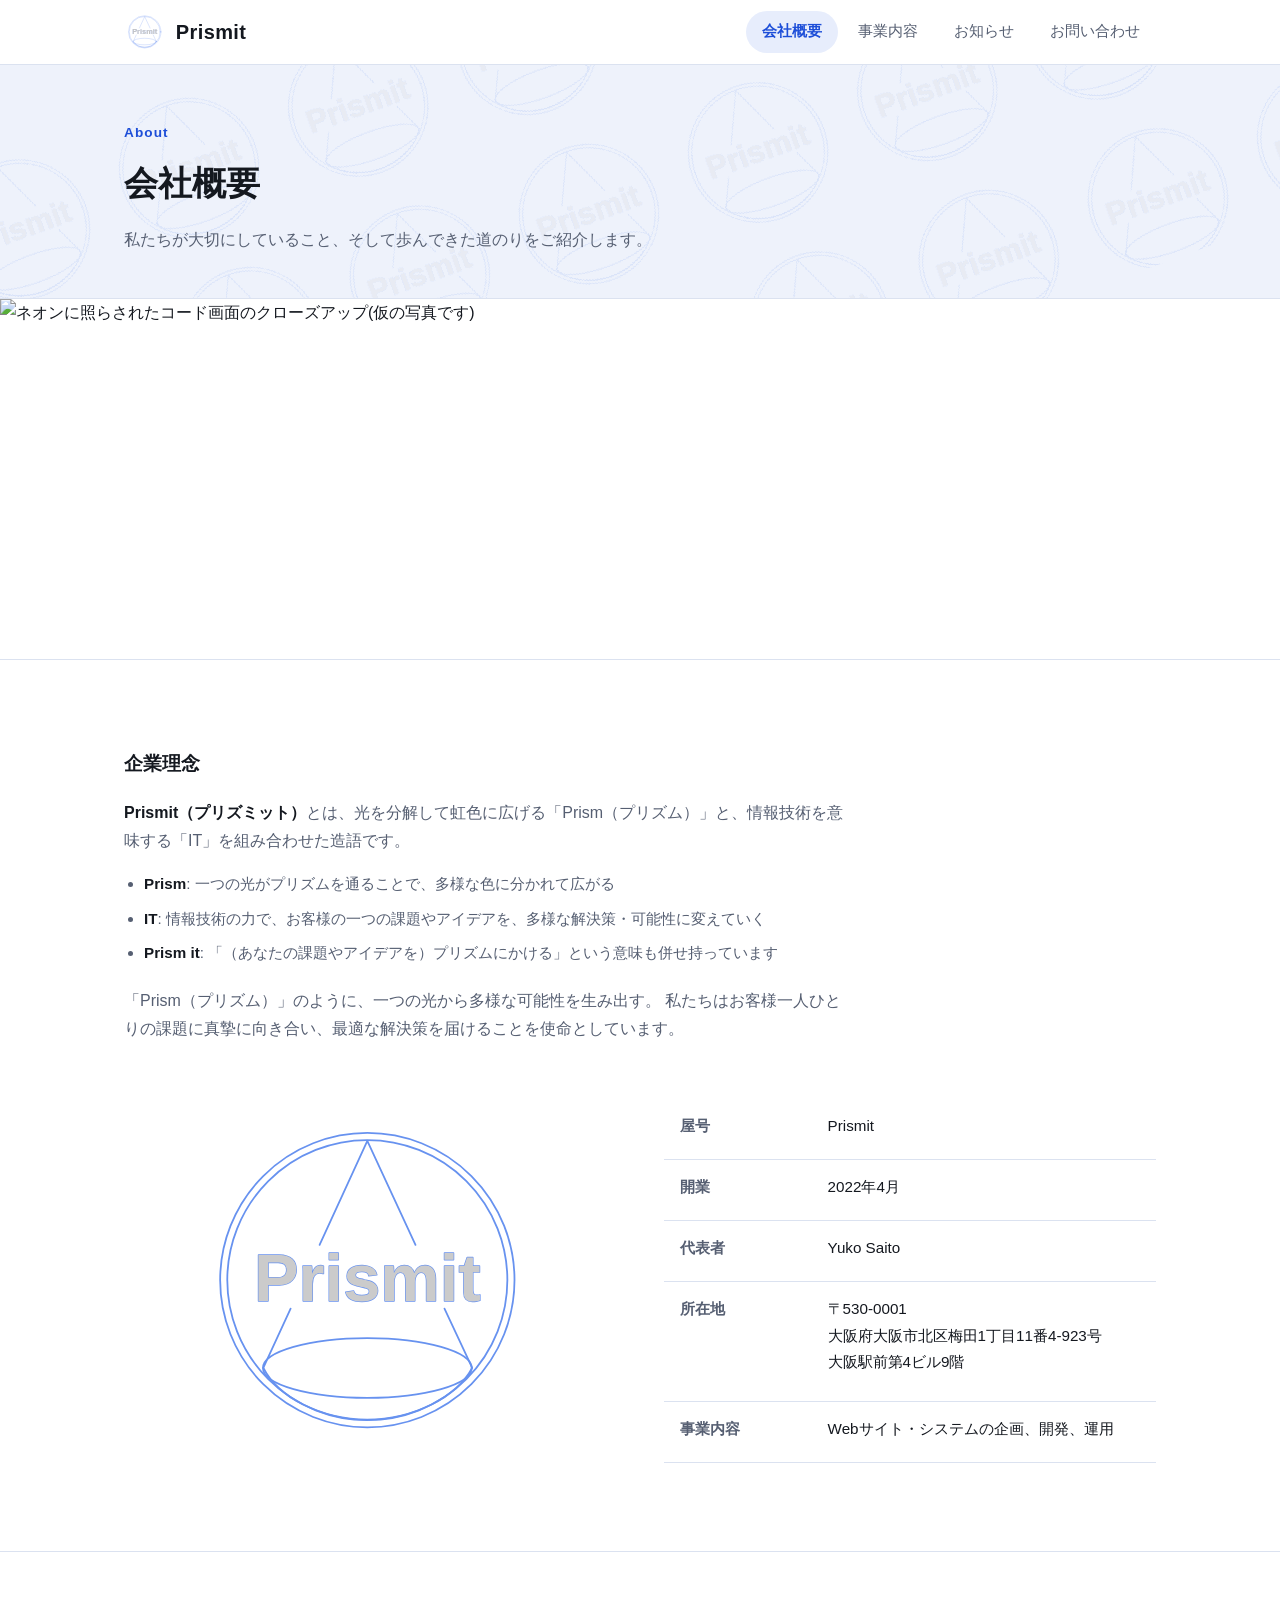
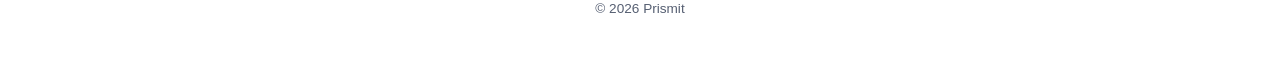
==== about.html @ 4cfe697e "Add name origin explanation and restructure about page layout Explains what "Prismit" stands for (Pr" ====
<!DOCTYPE html>
<html lang="ja">
<head>
<meta charset="UTF-8">
<meta name="viewport" content="width=device-width, initial-scale=1.0">
<title>会社概要 | Prismit</title>
<meta name="description" content="Prismitの企業理念と会社概要をご紹介します。">
<link rel="stylesheet" href="css/style.css?v=45">
</head>
<body>

<header class="site-header">
  <div class="container header-inner">
    <a href="index.html" class="logo"><img src="images/logo.svg" alt="" class="logo-img">Prismit</a>
    <button class="nav-toggle" id="navToggle" aria-label="メニューを開く" aria-expanded="false">
      <span></span><span></span><span></span>
    </button>
    <nav class="site-nav" id="siteNav">
      <ul>
        <li><a href="about.html" class="is-active" aria-current="page">会社概要</a></li>
        <li><a href="services.html">事業内容</a></li>
        <li><a href="news.html">お知らせ</a></li>
        <li><a href="contact.html">お問い合わせ</a></li>
      </ul>
    </nav>
  </div>
</header>

<main>

  <div class="page-hero">
    <div class="container">
      <p class="eyebrow">About</p>
      <h1>会社概要</h1>
      <p>私たちが大切にしていること、そして歩んできた道のりをご紹介します。</p>
    </div>
  </div>

  <div class="banner-image">
    <img src="https://images.unsplash.com/photo-1754548930550-be9fa88874f4?fm=jpg&q=70&w=1600&h=500&auto=format&fit=crop&crop=focalpoint&fp-x=0.62&fp-y=0.28&fp-z=1.1" alt="ネオンに照らされたコード画面のクローズアップ(仮の写真です)" width="1600" height="500" loading="lazy" decoding="async">
  </div>

  <section class="section">
    <div class="container">
      <div class="about-philosophy">
        <h3>企業理念</h3>
        <p class="about-name-note"><strong>Prismit（プリズミット）</strong>とは、光を分解して虹色に広げる「Prism（プリズム）」と、情報技術を意味する「IT」を組み合わせた造語です。</p>
        <ul class="about-name-breakdown">
          <li><strong>Prism</strong>: 一つの光がプリズムを通ることで、多様な色に分かれて広がる</li>
          <li><strong>IT</strong>: 情報技術の力で、お客様の一つの課題やアイデアを、多様な解決策・可能性に変えていく</li>
          <li><strong>Prism it</strong>: 「（あなたの課題やアイデアを）プリズムにかける」という意味も併せ持っています</li>
        </ul>
        <p>
          「Prism（プリズム）」のように、一つの光から多様な可能性を生み出す。
          私たちはお客様一人ひとりの課題に真摯に向き合い、最適な解決策を届けることを使命としています。
        </p>
      </div>

      <div class="about-grid">
        <div class="about-logo-panel">
          <img src="images/logo.svg" alt="" class="about-logo-mark">
        </div>

        <table class="info-table">
          <tbody>
            <tr>
              <th>屋号</th>
              <td>Prismit</td>
            </tr>
            <tr>
              <th>開業</th>
              <td>2022年4月</td>
            </tr>
            <tr>
              <th>代表者</th>
              <td>Yuko Saito</td>
            </tr>
            <tr>
              <th>所在地</th>
              <td>〒530-0001<br>大阪府大阪市北区梅田1丁目11番4-923号<br>大阪駅前第4ビル9階</td>
            </tr>
            <tr>
              <th>事業内容</th>
              <td>Webサイト・システムの企画、開発、運用</td>
            </tr>
          </tbody>
        </table>
      </div>
    </div>
  </section>

</main>

<footer class="site-footer">
  <div class="container">
    <p>&copy; 2026 Prismit</p>
  </div>
</footer>

<script src="js/script.js?v=7"></script>
</body>
</html>
---- css/style.css ----
:root {
  --color-bg: #ffffff;
  --color-bg-alt: #eef2fb;
  --color-text: #14181f;
  --color-text-muted: #565f72;
  --color-border: #dbe2f0;
  --color-primary: #1d4ed8;
  --color-primary-dark: #15399e;
  --color-primary-tint: #e7edfc;
  --color-accent: #0d8f82;
  --color-accent-tint: #e2f5f3;
  --color-danger: #c23b3b;
  --max-width: 1080px;
  --radius: 10px;
}

* {
  box-sizing: border-box;
}

html {
  scroll-behavior: smooth;
}

body {
  margin: 0;
  font-family: "Hiragino Kaku Gothic ProN", "Hiragino Sans", "Yu Gothic", "Noto Sans JP", sans-serif;
  color: var(--color-text);
  background: var(--color-bg);
  line-height: 1.75;
}

.container {
  max-width: var(--max-width);
  margin: 0 auto;
  padding: 0 24px;
}

a {
  color: inherit;
}

img {
  max-width: 100%;
  display: block;
}

/* Header */
.site-header {
  position: sticky;
  top: 0;
  z-index: 100;
  background: rgba(255, 255, 255, 0.92);
  backdrop-filter: blur(6px);
  border-bottom: 1px solid var(--color-border);
}

.header-inner {
  display: flex;
  align-items: center;
  justify-content: space-between;
  height: 64px;
}

.logo {
  display: flex;
  align-items: center;
  gap: 10px;
  font-size: 1.25rem;
  font-weight: 700;
  text-decoration: none;
  letter-spacing: 0.02em;
}

.logo-img {
  height: 40px;
  width: auto;
  display: block;
}

.site-nav ul {
  display: flex;
  gap: 4px;
  list-style: none;
  margin: 0;
  padding: 0;
}

.site-nav a {
  display: inline-block;
  text-decoration: none;
  font-size: 0.92rem;
  color: var(--color-text-muted);
  padding: 8px 16px;
  border-radius: 999px;
  transition: color 0.15s ease, background-color 0.15s ease;
}

.site-nav a:hover {
  color: var(--color-primary);
  background: var(--color-bg-alt);
}

.site-nav a.is-active {
  color: var(--color-primary);
  background: var(--color-primary-tint);
  font-weight: 600;
}

.nav-toggle {
  display: none;
  flex-direction: column;
  justify-content: center;
  gap: 5px;
  width: 32px;
  height: 32px;
  background: none;
  border: none;
  cursor: pointer;
  padding: 0;
}

.nav-toggle span {
  display: block;
  height: 2px;
  background: var(--color-text);
  border-radius: 2px;
}

/* Home hero */
.hero {
  padding: 88px 0;
  background-color: var(--color-primary);
  background-image: radial-gradient(rgba(255, 255, 255, 0.1) 1px, transparent 1px);
  background-size: 22px 22px;
  color: #fff;
}

.hero-slider {
  overflow: hidden;
}

.hero-track {
  display: flex;
  align-items: stretch;
  transition: transform 0.6s cubic-bezier(0.4, 0, 0.2, 1);
}

.hero-slide {
  flex: none;
  min-width: 0;
}

.hero-inner {
  display: grid;
  grid-template-columns: 1.1fr 1fr;
  gap: 48px;
  align-items: center;
}

.hero-dots {
  display: flex;
  justify-content: center;
  gap: 8px;
  margin-top: 40px;
}

.hero-dot {
  width: 8px;
  height: 8px;
  padding: 0;
  border: none;
  border-radius: 999px;
  background: rgba(255, 255, 255, 0.35);
  cursor: pointer;
  transition: background-color 0.2s ease, width 0.2s ease;
}

.hero-dot:hover {
  background: rgba(255, 255, 255, 0.6);
}

.hero-dot.is-active {
  width: 22px;
  background: #fff;
}

.hero-dot:focus-visible {
  outline: 2px solid #fff;
  outline-offset: 2px;
}

.hero-eyebrow {
  color: #cfdcff;
  font-weight: 600;
  letter-spacing: 0.08em;
  margin: 0 0 14px;
  font-size: 0.9rem;
}

.hero h1 {
  font-size: clamp(1.75rem, 4vw, 2.75rem);
  margin: 0 0 20px;
  line-height: 1.45;
  word-break: keep-all;
  overflow-wrap: break-word;
}

.hero-lead {
  color: #dbe5ff;
  font-size: 1.05rem;
  max-width: 34em;
  margin: 0 0 32px;
}

.hero-image {
  width: 90%;
  border-radius: 10px;
  overflow: hidden;
  box-shadow: 16px 24px 24px rgba(6, 14, 40, 0.4), 0 0 0 1px rgba(255, 255, 255, 0.12);
}

.hero-image img {
  width: 100%;
  height: 100%;
  object-fit: cover;
}

.btn {
  display: inline-block;
  padding: 14px 32px;
  border-radius: 999px;
  text-decoration: none;
  font-weight: 600;
  font-size: 0.95rem;
  border: 1px solid transparent;
  cursor: pointer;
  transition: background-color 0.15s ease, color 0.15s ease;
}

.btn-primary {
  background: var(--color-primary);
  color: #fff;
}

.btn-primary:hover {
  background: var(--color-primary-dark);
}

.btn-on-primary {
  background: #fff;
  color: var(--color-primary-dark);
}

.btn-on-primary:hover {
  background: #dbe5ff;
}

/* Page hero (internal pages) */
.page-hero {
  position: relative;
  overflow: hidden;
  padding: 56px 0 44px;
  background: var(--color-bg-alt);
  border-bottom: 1px solid var(--color-border);
}

.page-hero::before {
  content: "";
  position: absolute;
  inset: -60%;
  background-image: url("../images/logo.svg");
  background-repeat: repeat;
  background-size: 180px 180px;
  opacity: 0.14;
  transform: rotate(-20deg);
  pointer-events: none;
}

.page-hero .container {
  position: relative;
  z-index: 1;
}

.page-hero .eyebrow {
  color: var(--color-primary);
  font-weight: 600;
  font-size: 0.85rem;
  letter-spacing: 0.08em;
  margin: 0 0 10px;
}

.page-hero h1 {
  font-size: clamp(1.5rem, 3vw, 2.1rem);
  margin: 0;
}

.page-hero p {
  color: var(--color-text-muted);
  margin: 12px 0 0;
  max-width: 42em;
}

/* Banner image (about page) */
.banner-image {
  border-bottom: 1px solid var(--color-border);
}

.banner-image img {
  width: 100%;
  max-height: 360px;
  object-fit: cover;
}

/* Sections */
.section {
  padding: 88px 0;
}

.section-alt {
  background: var(--color-bg-alt);
}

.section-title {
  font-size: clamp(1.5rem, 3vw, 2rem);
  margin: 0 0 12px;
}

.section-lead {
  color: var(--color-text-muted);
  margin: 0 0 48px;
  max-width: 42em;
}

.section-head {
  display: flex;
  align-items: baseline;
  justify-content: space-between;
  gap: 24px;
  margin-bottom: 40px;
}

.link-arrow {
  white-space: nowrap;
  color: var(--color-primary);
  text-decoration: none;
  font-weight: 600;
  font-size: 0.92rem;
}

.link-arrow:hover {
  text-decoration: underline;
}

/* About */
.about-philosophy {
  margin-bottom: 56px;
}

.about-philosophy h3 {
  margin-top: 0;
}

.about-philosophy p {
  color: var(--color-text-muted);
  max-width: 720px;
}

.about-grid {
  display: grid;
  grid-template-columns: 1fr 1fr;
  gap: 48px;
  align-items: stretch;
}

.about-logo-panel {
  display: flex;
  align-items: center;
  justify-content: center;
}

.about-name-note {
  margin-bottom: 16px;
}

.about-name-note strong {
  color: var(--color-text);
}

.about-name-breakdown {
  margin: 0 0 20px;
  padding-left: 20px;
  color: var(--color-text-muted);
  font-size: 0.95rem;
}

.about-name-breakdown li + li {
  margin-top: 8px;
}

.about-name-breakdown strong {
  color: var(--color-text);
}

.about-logo-mark {
  display: block;
  width: 380px;
  max-width: 100%;
  height: auto;
  opacity: 0.85;
}

.info-table {
  width: 100%;
  border-collapse: collapse;
  font-size: 0.95rem;
}

.info-table th,
.info-table td {
  text-align: left;
  padding: 14px 16px;
  border-bottom: 1px solid var(--color-border);
  vertical-align: top;
}

.info-table th {
  width: 30%;
  color: var(--color-text-muted);
  font-weight: 600;
  white-space: nowrap;
}


/* Services */
.services-grid {
  display: grid;
  grid-template-columns: repeat(auto-fit, minmax(220px, 1fr));
  gap: 24px;
}

.service-card {
  display: block;
  background: var(--color-bg);
  border: 1px solid var(--color-border);
  border-radius: var(--radius);
  padding: 28px;
  text-decoration: none;
  cursor: pointer;
  transition: transform 0.15s ease, box-shadow 0.15s ease;
}

.service-card:hover {
  transform: translateY(-4px);
  box-shadow: 0 16px 32px rgba(20, 30, 60, 0.1);
}

.service-icon {
  width: 44px;
  height: 44px;
  border-radius: 12px;
  display: flex;
  align-items: center;
  justify-content: center;
  color: var(--color-primary);
  background: var(--color-primary-tint);
  margin-bottom: 16px;
}

.service-icon svg {
  width: 22px;
  height: 22px;
}

.service-card:nth-child(even) .service-icon {
  color: var(--color-accent);
  background: var(--color-accent-tint);
}

.service-card h3 {
  margin: 0 0 12px;
  font-size: 1.1rem;
}

.service-card p {
  margin: 0;
  color: var(--color-text-muted);
  font-size: 0.95rem;
}

/* Service detail list */
.service-details {
  border-top: 1px solid var(--color-border);
}

.service-detail-block {
  display: grid;
  grid-template-columns: 1fr 320px;
  gap: 32px;
  align-items: start;
  padding: 40px 0;
  border-bottom: 1px solid var(--color-border);
  scroll-margin-top: 84px;
}

.service-detail-image {
  border-radius: var(--radius);
  overflow: hidden;
  height: 260px;
  box-shadow: 12px 16px 32px rgba(20, 30, 60, 0.22);
}

.service-detail-image img {
  display: block;
  width: 100%;
  height: 100%;
  object-fit: cover;
}

.service-detail-header {
  grid-column: 1 / -1;
  display: flex;
  align-items: center;
  gap: 18px;
  padding-bottom: 18px;
  margin-bottom: 8px;
  border-bottom: 2px solid var(--color-border);
}

.service-detail-header .service-icon {
  flex-shrink: 0;
  width: 52px;
  height: 52px;
  border-radius: 14px;
  margin-bottom: 0;
  color: #fff;
  background: var(--color-primary);
}

.service-detail-header .service-icon svg {
  width: 26px;
  height: 26px;
}

.service-detail-header h3 {
  font-size: 1.35rem;
}

.service-detail-block:nth-child(even) .service-detail-header .service-icon {
  background: var(--color-accent);
}

.service-detail-header h3 {
  margin: 0;
  font-size: 1.2rem;
}

.service-detail-body {
  max-width: 640px;
}

.service-detail-body p {
  margin: 0;
  color: var(--color-text-muted);
}

.service-detail-block p + p,
.service-detail-block ul + p {
  margin-top: 12px;
}

.service-detail-block p.client-note {
  margin-top: 16px;
  padding: 14px 16px;
  border-radius: 8px;
  background: var(--color-primary-tint);
  border-left: 3px solid var(--color-primary);
  color: var(--color-text);
  font-weight: 600;
}

.service-detail-block:nth-child(even) p.client-note {
  background: var(--color-accent-tint);
  border-left-color: var(--color-accent);
}

.system-tags {
  display: flex;
  flex-wrap: wrap;
  gap: 10px;
  list-style: none;
  margin: 16px 0 0;
  padding: 0;
}

.system-tags li {
  font-size: 0.95rem;
  font-weight: 700;
  color: #fff;
  background: var(--color-primary);
  padding: 9px 18px;
  border-radius: 999px;
}

.service-detail-block:nth-child(even) .system-tags li {
  background: var(--color-accent);
}

.tech-tags {
  display: flex;
  flex-wrap: wrap;
  gap: 6px;
  list-style: none;
  margin: 10px 0 0;
  padding: 0;
}

.tech-tags li {
  font-size: 0.78rem;
  font-weight: 600;
  color: var(--color-primary);
  background: var(--color-primary-tint);
  padding: 3px 10px;
  border-radius: 999px;
}

.service-detail-block:nth-child(even) .tech-tags li {
  color: var(--color-accent);
  background: var(--color-accent-tint);
}

/* News */
.news-list {
  list-style: none;
  margin: 0;
  padding: 0;
  border-top: 1px solid var(--color-border);
}

.news-item {
  display: grid;
  grid-template-columns: 120px 140px 1fr;
  gap: 20px;
  align-items: baseline;
  padding: 20px 0;
  border-bottom: 1px solid var(--color-border);
}

.news-item time {
  color: var(--color-text-muted);
  font-size: 0.9rem;
  font-variant-numeric: tabular-nums;
}

.news-tag {
  display: inline-block;
  font-size: 0.8rem;
  color: var(--color-accent);
  background: var(--color-accent-tint);
  border-radius: 999px;
  padding: 4px 12px;
  width: fit-content;
  font-weight: 600;
}

.news-item p {
  margin: 0;
}

/* Contact form */
.contact-hint {
  max-width: 560px;
  margin: 0 0 40px;
  padding: 20px 24px;
  background: var(--color-bg-alt);
  border: 1px solid var(--color-border);
  border-radius: var(--radius);
}

.contact-hint-title {
  margin: 0 0 12px;
  font-size: 1rem;
}

.contact-hint-list {
  margin: 0;
  padding-left: 20px;
  color: var(--color-text-muted);
  font-size: 0.92rem;
}

.contact-hint-list li + li {
  margin-top: 6px;
}

.contact-form {
  max-width: 560px;
}

.form-status {
  display: none;
  margin: 20px 0 0;
  padding: 14px 16px;
  border-radius: 8px;
  font-weight: 600;
}

.form-status:not(:empty) {
  display: block;
}

.form-status-success {
  background: var(--color-accent-tint);
  color: var(--color-text);
  border-left: 3px solid var(--color-accent);
}

.form-status-error {
  background: #fdeaea;
  color: var(--color-danger);
  border-left: 3px solid var(--color-danger);
}

.form-row {
  margin-bottom: 20px;
}

.form-row label {
  display: block;
  font-weight: 600;
  margin-bottom: 8px;
  font-size: 0.95rem;
}

.required {
  color: var(--color-danger);
  font-size: 0.75rem;
  font-weight: 600;
  margin-left: 8px;
}

.optional {
  color: var(--color-text-muted);
  font-size: 0.75rem;
  font-weight: 600;
  margin-left: 8px;
}

.form-row input,
.form-row textarea {
  width: 100%;
  padding: 12px 14px;
  border: 1px solid var(--color-border);
  border-radius: 6px;
  font-size: 0.95rem;
  font-family: inherit;
  background: var(--color-bg);
  color: var(--color-text);
}

.form-row input:focus,
.form-row textarea:focus {
  outline: 2px solid var(--color-primary);
  outline-offset: 1px;
}

/* CTA banner */
.cta-banner {
  background: var(--color-primary);
  color: #fff;
  border-radius: 16px;
  padding: 44px;
  display: flex;
  align-items: center;
  justify-content: space-between;
  gap: 24px;
  flex-wrap: wrap;
}

.cta-banner h2 {
  margin: 0 0 6px;
  font-size: 1.3rem;
}

.cta-banner p {
  margin: 0;
  color: #dbe5ff;
}

@media (prefers-reduced-motion: reduce) {
  .service-card,
  .service-card:hover {
    transition: none;
    transform: none;
  }

  .hero-track {
    transition: none;
  }
}

/* Footer */
.site-footer {
  padding: 32px 0;
  border-top: 1px solid var(--color-border);
  color: var(--color-text-muted);
  font-size: 0.85rem;
  text-align: center;
}

/* Responsive */
@media (max-width: 768px) {
  .nav-toggle {
    display: flex;
  }

  .site-nav {
    position: absolute;
    top: 64px;
    left: 0;
    right: 0;
    background: var(--color-bg);
    border-bottom: 1px solid var(--color-border);
    max-height: 0;
    overflow: hidden;
    transition: max-height 0.2s ease;
  }

  .site-nav.is-open {
    max-height: 260px;
  }

  .site-nav ul {
    flex-direction: column;
    gap: 0;
    padding: 8px 24px 16px;
  }

  .site-nav li {
    border-bottom: 1px solid var(--color-border);
  }

  .site-nav a {
    display: block;
    padding: 14px 0;
    border-radius: 0;
  }

  .hero-inner {
    grid-template-columns: 1fr;
  }

  .hero-image {
    order: -1;
  }

  .about-grid {
    grid-template-columns: 1fr;
  }

  .service-detail-block {
    grid-template-columns: 1fr;
  }

  .service-detail-image {
    order: -1;
  }

  .info-table th {
    width: 38%;
  }

  .news-item {
    grid-template-columns: 1fr;
    gap: 6px;
  }


  .section-head {
    flex-direction: column;
    align-items: flex-start;
    gap: 10px;
  }

  .cta-banner {
    flex-direction: column;
    align-items: flex-start;
  }
}
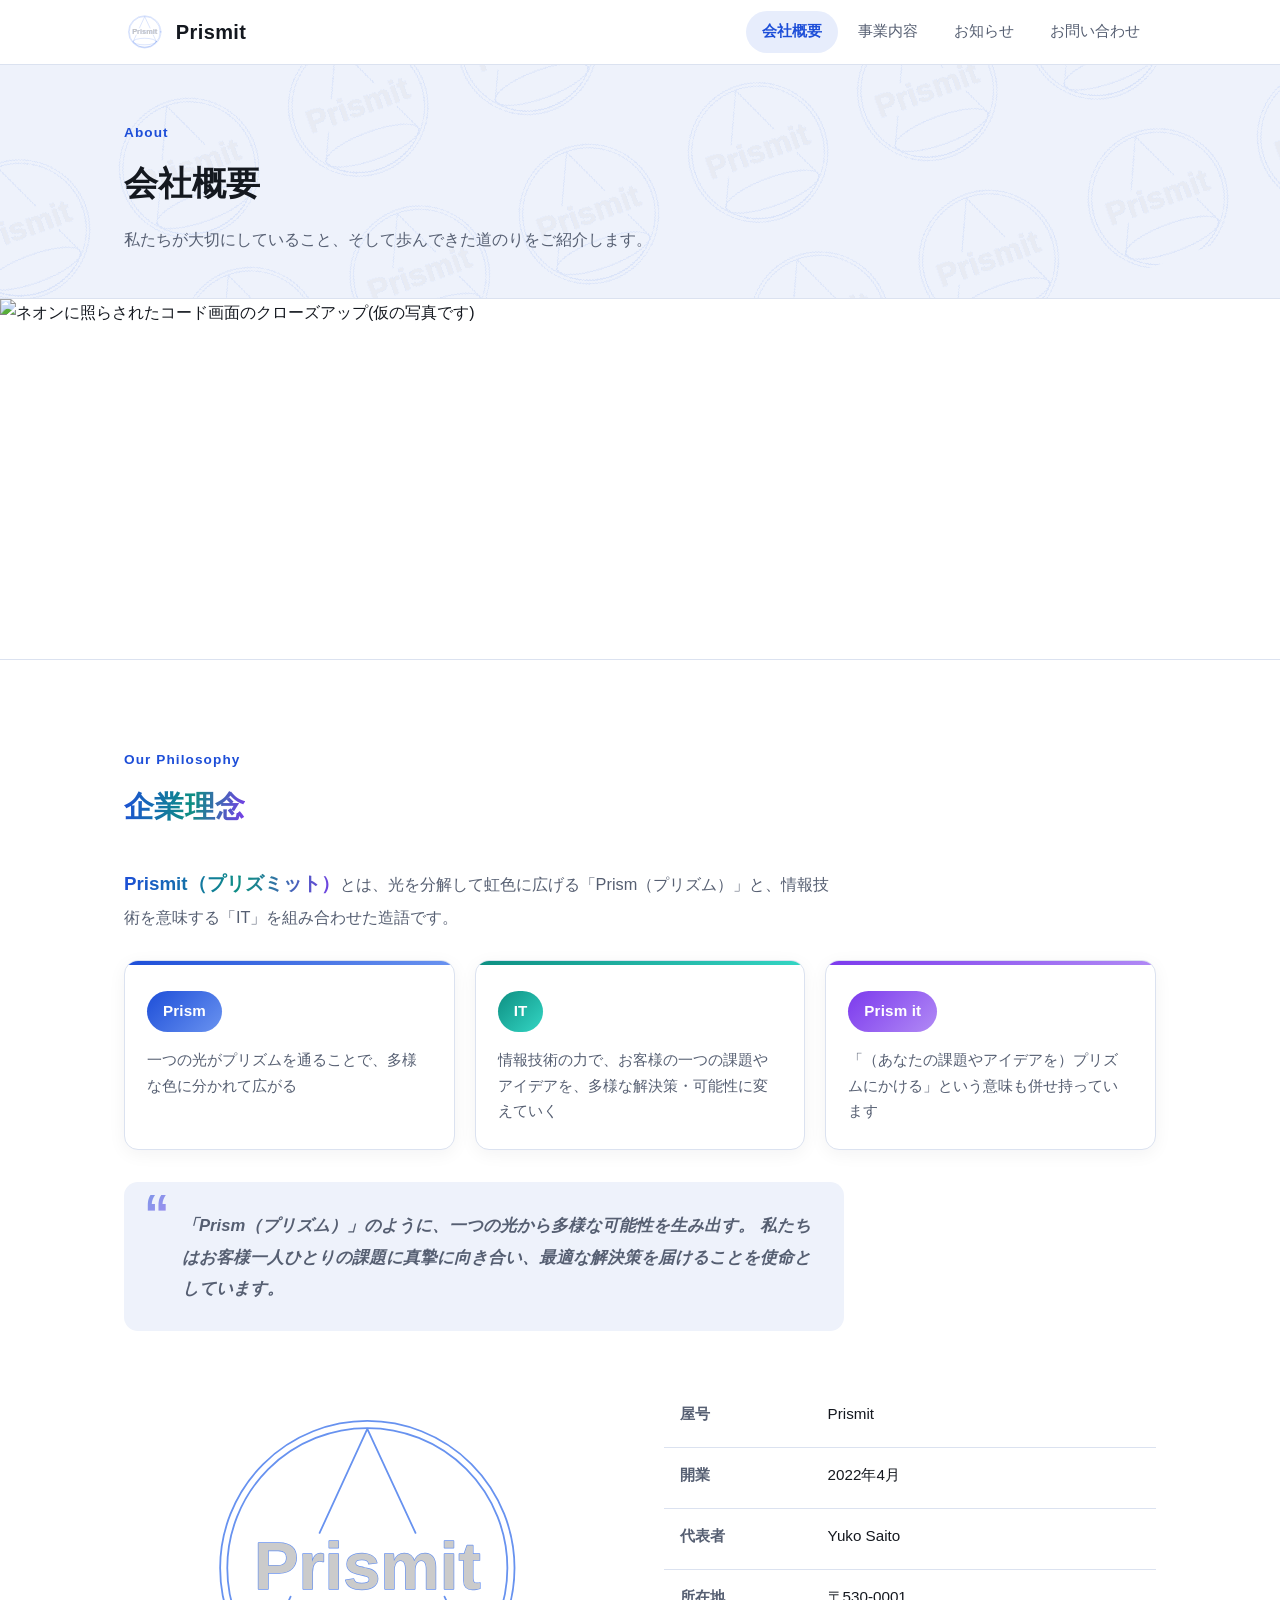
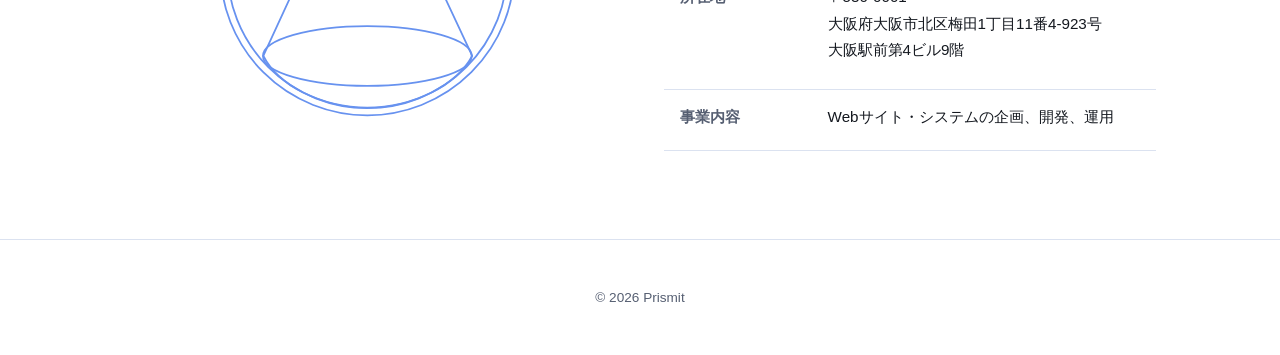
==== commit 261e5595: "Add colorful, styled cards to the company philosophy section Turns the plain Prism/IT/Prism it break" ====
--- a/about.html
+++ b/about.html
@@ -5,7 +5,7 @@
 <meta name="viewport" content="width=device-width, initial-scale=1.0">
 <title>会社概要 | Prismit</title>
 <meta name="description" content="Prismitの企業理念と会社概要をご紹介します。">
-<link rel="stylesheet" href="css/style.css?v=45">
+<link rel="stylesheet" href="css/style.css?v=49">
 </head>
 <body>
 
@@ -43,14 +43,24 @@
   <section class="section">
     <div class="container">
       <div class="about-philosophy">
+        <p class="eyebrow">Our Philosophy</p>
         <h3>企業理念</h3>
         <p class="about-name-note"><strong>Prismit（プリズミット）</strong>とは、光を分解して虹色に広げる「Prism（プリズム）」と、情報技術を意味する「IT」を組み合わせた造語です。</p>
-        <ul class="about-name-breakdown">
-          <li><strong>Prism</strong>: 一つの光がプリズムを通ることで、多様な色に分かれて広がる</li>
-          <li><strong>IT</strong>: 情報技術の力で、お客様の一つの課題やアイデアを、多様な解決策・可能性に変えていく</li>
-          <li><strong>Prism it</strong>: 「（あなたの課題やアイデアを）プリズムにかける」という意味も併せ持っています</li>
-        </ul>
-        <p>
+        <div class="prism-breakdown">
+          <div class="prism-item prism-item--blue">
+            <span class="prism-item-badge">Prism</span>
+            <p>一つの光がプリズムを通ることで、多様な色に分かれて広がる</p>
+          </div>
+          <div class="prism-item prism-item--teal">
+            <span class="prism-item-badge">IT</span>
+            <p>情報技術の力で、お客様の一つの課題やアイデアを、多様な解決策・可能性に変えていく</p>
+          </div>
+          <div class="prism-item prism-item--violet">
+            <span class="prism-item-badge">Prism it</span>
+            <p>「（あなたの課題やアイデアを）プリズムにかける」という意味も併せ持っています</p>
+          </div>
+        </div>
+        <p class="about-mission">
           「Prism（プリズム）」のように、一つの光から多様な可能性を生み出す。
           私たちはお客様一人ひとりの課題に真摯に向き合い、最適な解決策を届けることを使命としています。
         </p>
--- a/css/style.css
+++ b/css/style.css
@@ -9,6 +9,8 @@
   --color-primary-tint: #e7edfc;
   --color-accent: #0d8f82;
   --color-accent-tint: #e2f5f3;
+  --color-violet: #7c3aed;
+  --color-violet-tint: #f1eafe;
   --color-danger: #c23b3b;
   --max-width: 1080px;
   --radius: 10px;
@@ -357,8 +359,25 @@
   margin-bottom: 56px;
 }
 
+.about-philosophy .eyebrow {
+  color: var(--color-primary);
+  font-weight: 600;
+  font-size: 0.85rem;
+  letter-spacing: 0.08em;
+  margin: 0 0 10px;
+}
+
 .about-philosophy h3 {
   margin-top: 0;
+  margin-bottom: 18px;
+  font-size: 1.85rem;
+  letter-spacing: 0.01em;
+  display: inline-block;
+  color: var(--color-primary-dark);
+  background: linear-gradient(100deg, var(--color-primary) 0%, var(--color-accent) 55%, var(--color-violet) 100%);
+  -webkit-background-clip: text;
+  background-clip: text;
+  -webkit-text-fill-color: transparent;
 }
 
 .about-philosophy p {
@@ -380,26 +399,114 @@
 }
 
 .about-name-note {
+  margin-bottom: 28px;
+  font-size: 1.02rem;
+  line-height: 1.85;
+}
+
+.about-name-note strong {
+  font-size: 1.15em;
+  font-weight: 800;
+  color: var(--color-primary-dark);
+  background: linear-gradient(100deg, var(--color-primary) 0%, var(--color-accent) 55%, var(--color-violet) 100%);
+  -webkit-background-clip: text;
+  background-clip: text;
+  -webkit-text-fill-color: transparent;
+}
+
+.prism-breakdown {
+  display: grid;
+  grid-template-columns: repeat(3, 1fr);
+  gap: 20px;
+  margin: 0 0 32px;
+}
+
+.prism-item {
+  position: relative;
+  padding: 30px 22px 24px;
+  border-radius: 14px;
+  background: #fff;
+  border: 1px solid var(--color-border);
+  box-shadow: 0 4px 18px rgba(20, 24, 31, 0.05);
+  overflow: hidden;
+  transition: transform 0.25s ease, box-shadow 0.25s ease;
+}
+
+.prism-item::before {
+  content: "";
+  position: absolute;
+  top: 0;
+  left: 0;
+  right: 0;
+  height: 4px;
+  background: var(--item-gradient);
+}
+
+.prism-item:hover {
+  transform: translateY(-4px);
+  box-shadow: 0 14px 30px rgba(20, 24, 31, 0.1);
+}
+
+.prism-item-badge {
+  display: inline-block;
   margin-bottom: 16px;
-}
-
-.about-name-note strong {
+  padding: 7px 16px;
+  border-radius: 999px;
+  background: var(--item-gradient);
+  color: #fff;
+  font-size: 0.95rem;
+  font-weight: 700;
+  letter-spacing: 0.01em;
+}
+
+.prism-item p {
+  margin: 0;
+  max-width: none;
+  color: var(--color-text-muted);
+  font-size: 0.92rem;
+  line-height: 1.75;
+}
+
+.prism-item--blue {
+  --item-gradient: linear-gradient(135deg, var(--color-primary), #6a93f0);
+}
+
+.prism-item--teal {
+  --item-gradient: linear-gradient(135deg, var(--color-accent), #34d6c4);
+}
+
+.prism-item--violet {
+  --item-gradient: linear-gradient(135deg, var(--color-violet), #b18af5);
+}
+
+.about-mission {
+  position: relative;
+  max-width: 720px;
+  margin: 0;
+  padding: 28px 32px 26px 58px;
+  border-radius: 14px;
+  background: var(--color-bg-alt);
   color: var(--color-text);
-}
-
-.about-name-breakdown {
-  margin: 0 0 20px;
-  padding-left: 20px;
-  color: var(--color-text-muted);
-  font-size: 0.95rem;
-}
-
-.about-name-breakdown li + li {
-  margin-top: 8px;
-}
-
-.about-name-breakdown strong {
-  color: var(--color-text);
+  font-weight: 600;
+  font-size: 1.04rem;
+  font-style: italic;
+  line-height: 1.9;
+}
+
+.about-mission::before {
+  content: "\201C";
+  position: absolute;
+  top: 6px;
+  left: 20px;
+  font-size: 3.2rem;
+  font-style: normal;
+  font-weight: 700;
+  line-height: 1;
+  background: linear-gradient(135deg, var(--color-primary), var(--color-violet));
+  -webkit-background-clip: text;
+  background-clip: text;
+  -webkit-text-fill-color: transparent;
+  opacity: 0.55;
 }
 
 .about-logo-mark {
@@ -858,6 +965,10 @@
     grid-template-columns: 1fr;
   }
 
+  .prism-breakdown {
+    grid-template-columns: 1fr;
+  }
+
   .service-detail-block {
     grid-template-columns: 1fr;
   }
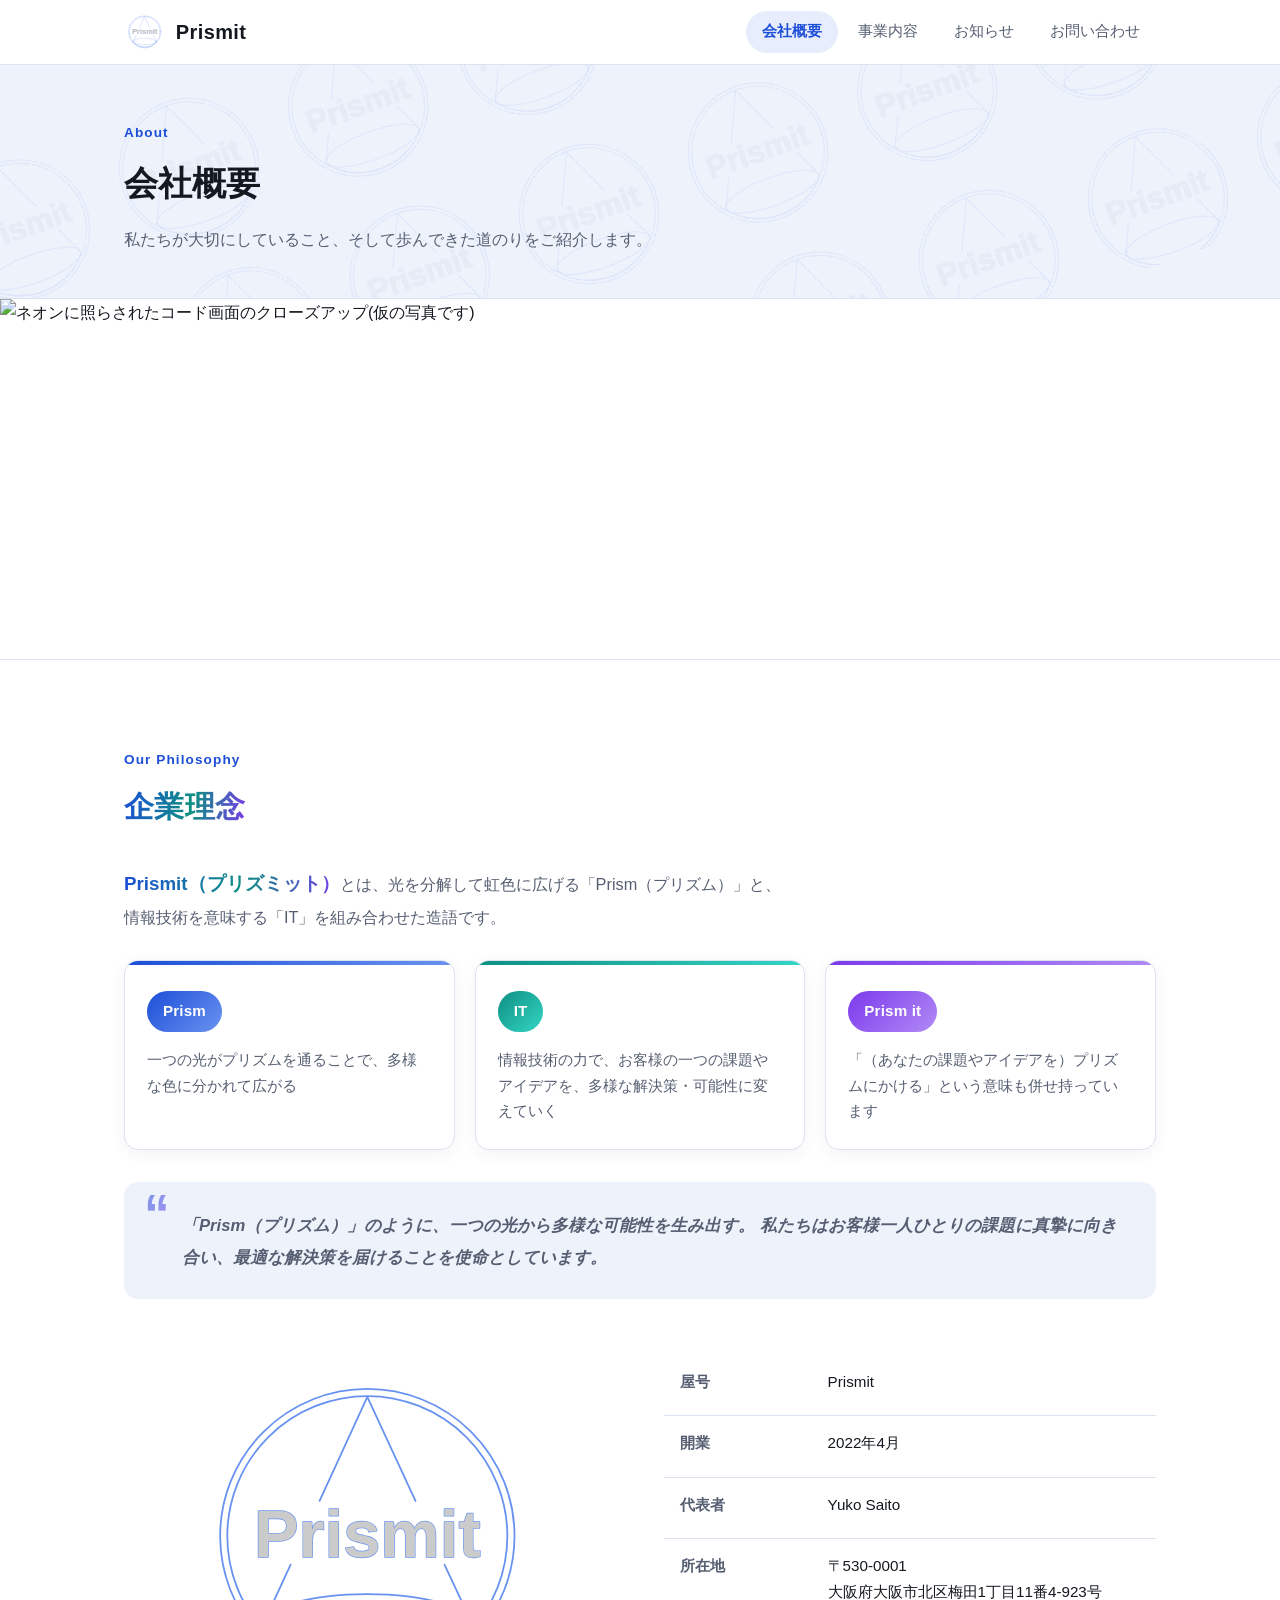
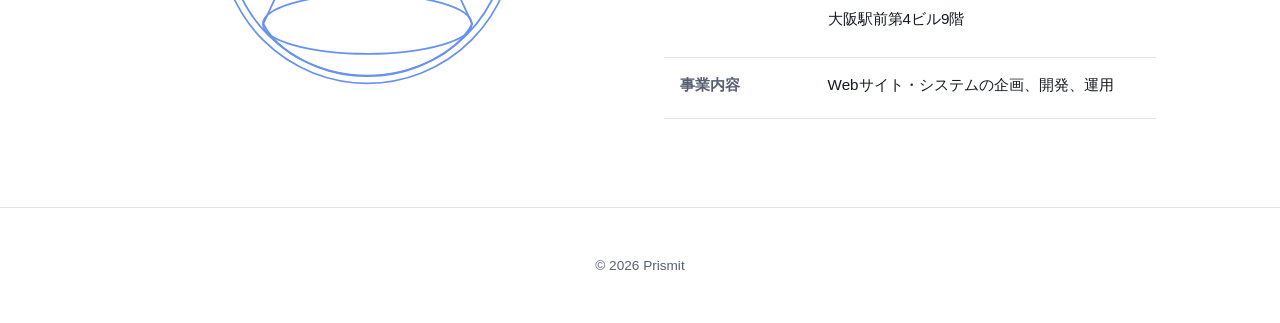
==== commit b85fb64c: "Fix line-wrap balance in the philosophy section text The auto-wrap left short orphan lines (a lone "" ====
--- a/about.html
+++ b/about.html
@@ -5,7 +5,7 @@
 <meta name="viewport" content="width=device-width, initial-scale=1.0">
 <title>会社概要 | Prismit</title>
 <meta name="description" content="Prismitの企業理念と会社概要をご紹介します。">
-<link rel="stylesheet" href="css/style.css?v=49">
+<link rel="stylesheet" href="css/style.css?v=55">
 </head>
 <body>
 
@@ -45,7 +45,7 @@
       <div class="about-philosophy">
         <p class="eyebrow">Our Philosophy</p>
         <h3>企業理念</h3>
-        <p class="about-name-note"><strong>Prismit（プリズミット）</strong>とは、光を分解して虹色に広げる「Prism（プリズム）」と、情報技術を意味する「IT」を組み合わせた造語です。</p>
+        <p class="about-name-note"><strong>Prismit（プリズミット）</strong>とは、光を分解して虹色に広げる「Prism（プリズム）」と、<br class="name-note-break">情報技術を意味する「IT」を組み合わせた造語です。</p>
         <div class="prism-breakdown">
           <div class="prism-item prism-item--blue">
             <span class="prism-item-badge">Prism</span>
@@ -107,6 +107,6 @@
   </div>
 </footer>
 
-<script src="js/script.js?v=7"></script>
+<script src="js/script.js?v=8"></script>
 </body>
 </html>
--- a/css/style.css
+++ b/css/style.css
@@ -382,7 +382,6 @@
 
 .about-philosophy p {
   color: var(--color-text-muted);
-  max-width: 720px;
 }
 
 .about-grid {
@@ -402,6 +401,7 @@
   margin-bottom: 28px;
   font-size: 1.02rem;
   line-height: 1.85;
+  text-wrap: pretty;
 }
 
 .about-name-note strong {
@@ -481,7 +481,7 @@
 
 .about-mission {
   position: relative;
-  max-width: 720px;
+  max-width: none;
   margin: 0;
   padding: 28px 32px 26px 58px;
   border-radius: 14px;
@@ -491,6 +491,7 @@
   font-size: 1.04rem;
   font-style: italic;
   line-height: 1.9;
+  text-wrap: pretty;
 }
 
 .about-mission::before {
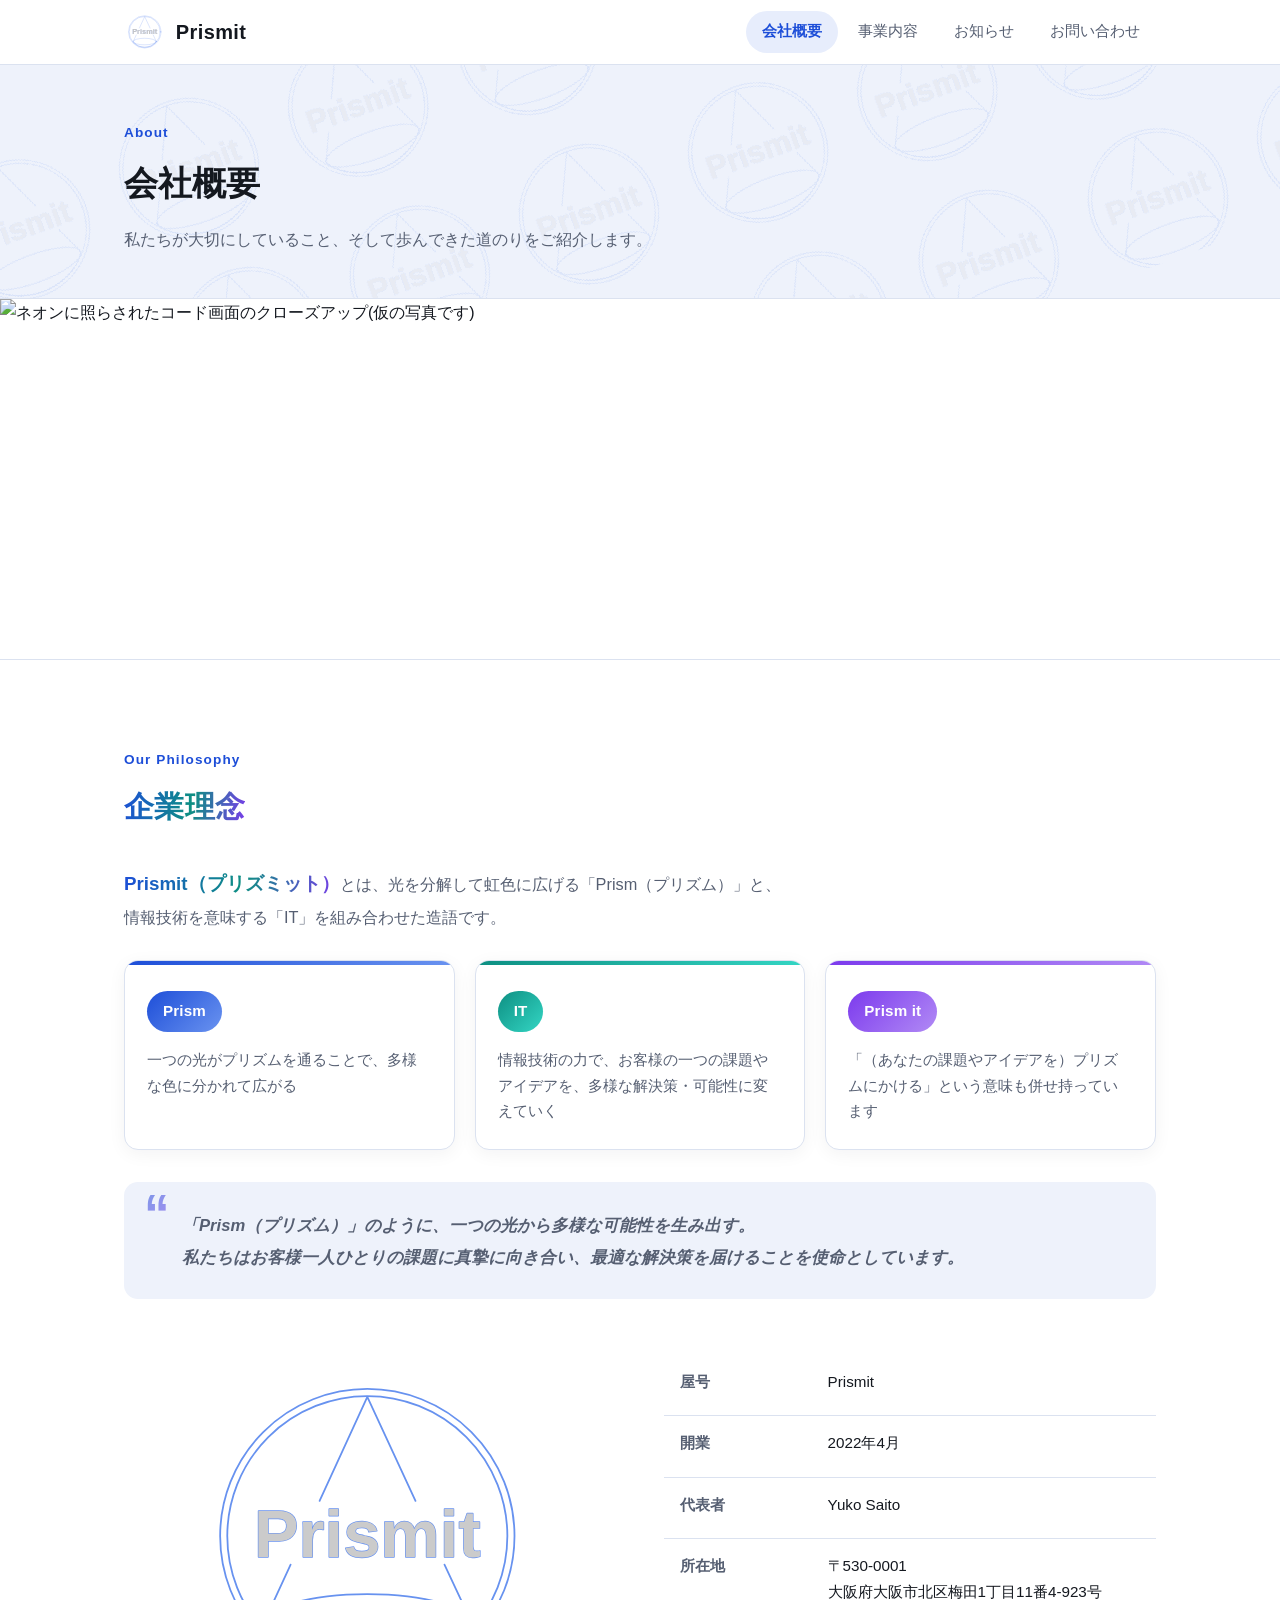
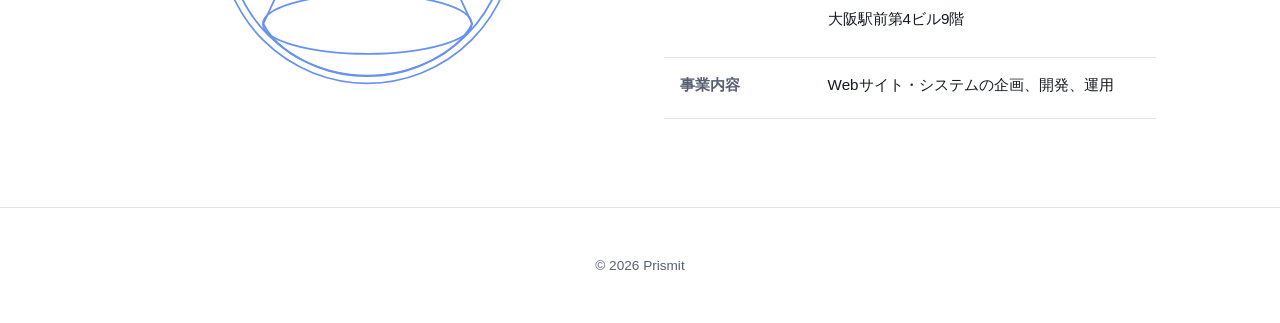
==== commit 2237daa1: "Force mission quote to break before "私たちは" Co-Authored-By: Claude Sonnet 5 <noreply@anthropic.com>" ====
--- a/about.html
+++ b/about.html
@@ -61,7 +61,7 @@
           </div>
         </div>
         <p class="about-mission">
-          「Prism（プリズム）」のように、一つの光から多様な可能性を生み出す。
+          「Prism（プリズム）」のように、一つの光から多様な可能性を生み出す。<br>
           私たちはお客様一人ひとりの課題に真摯に向き合い、最適な解決策を届けることを使命としています。
         </p>
       </div>
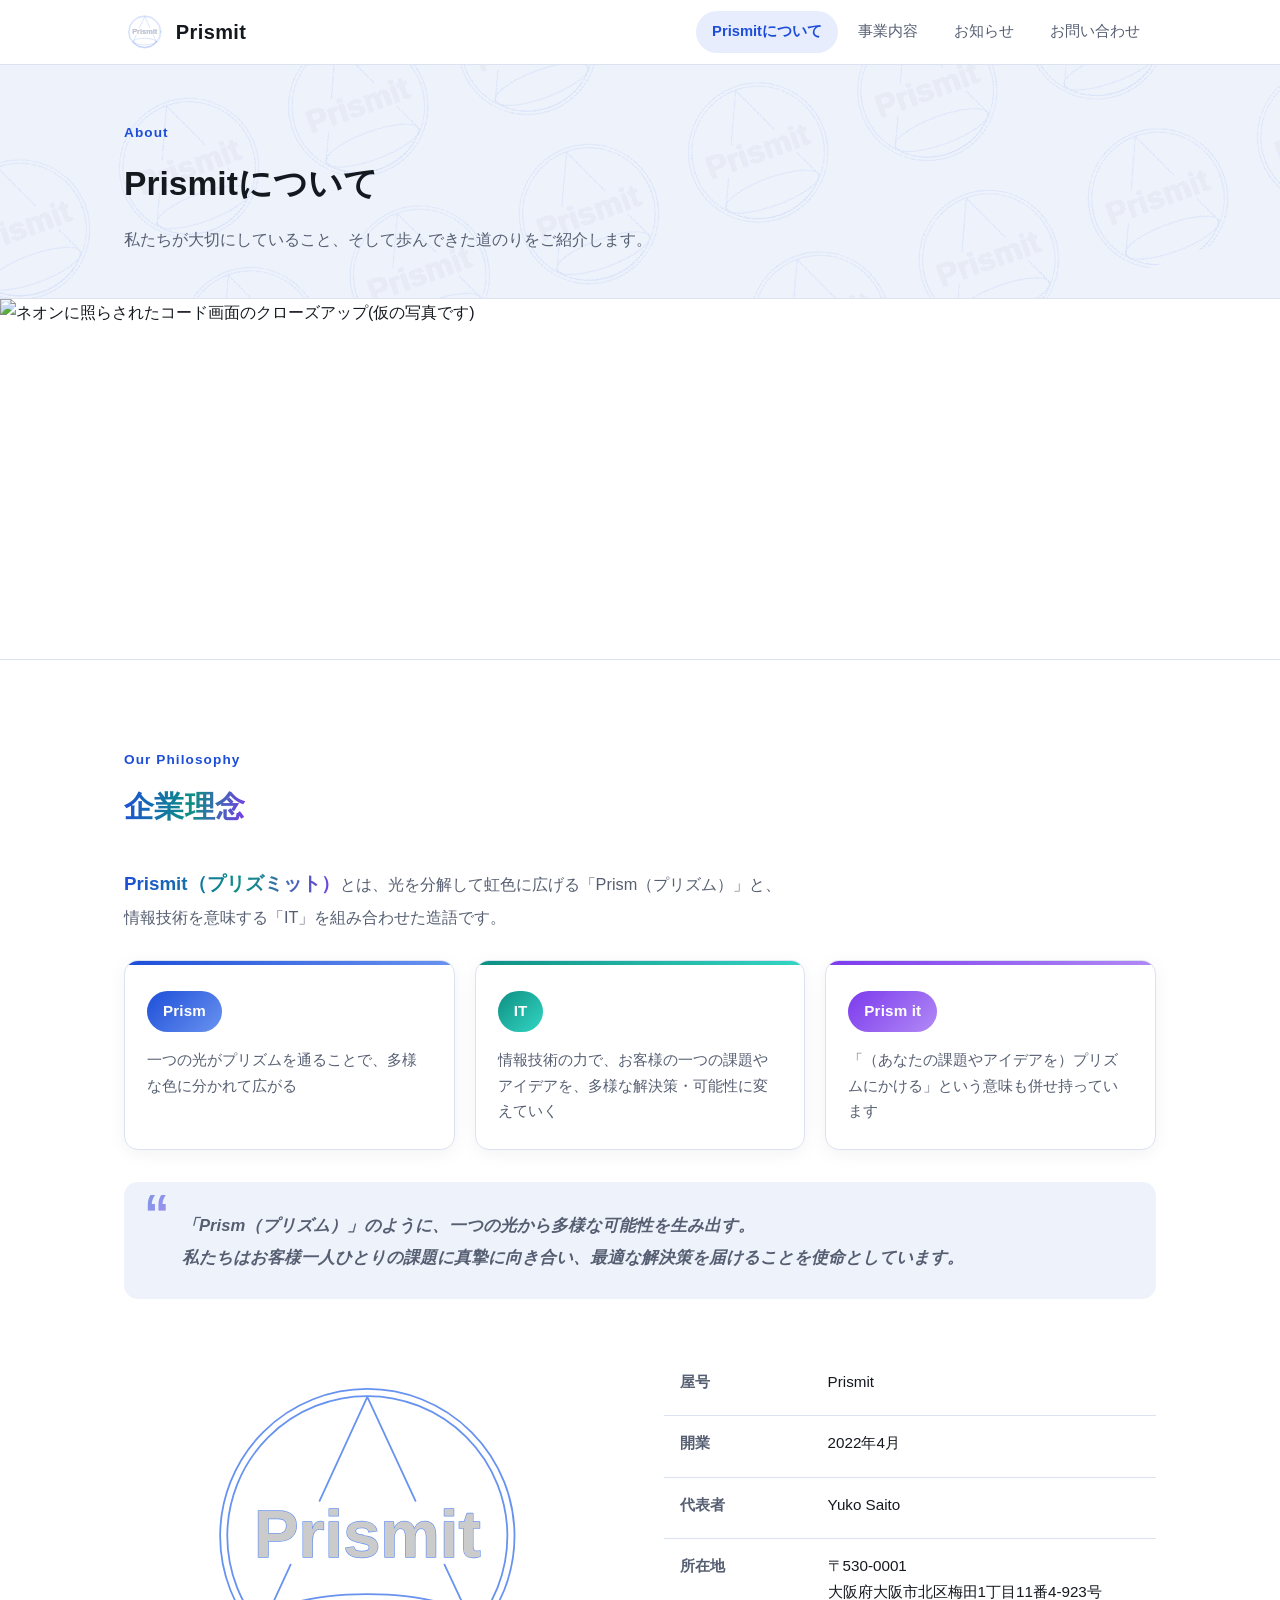
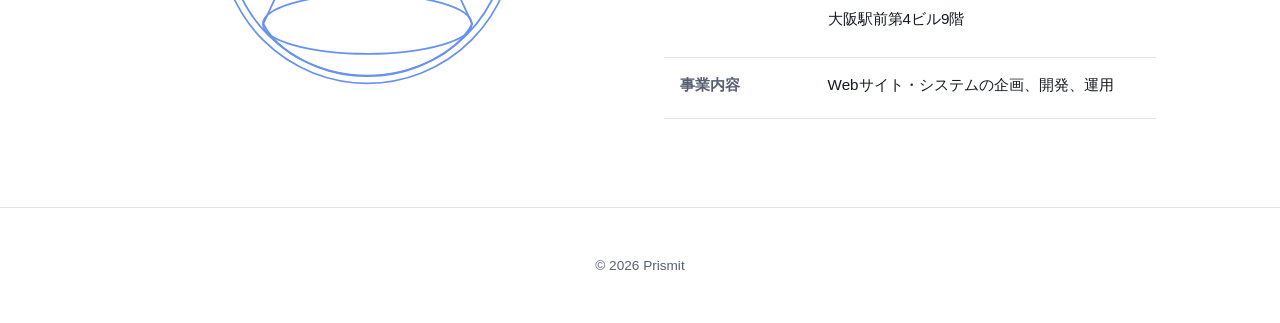
==== commit 269b419e: "Rename "会社概要" to "Prismitについて" across the site Prismit is a sole proprietorship, not a registered co" ====
--- a/about.html
+++ b/about.html
@@ -3,9 +3,9 @@
 <head>
 <meta charset="UTF-8">
 <meta name="viewport" content="width=device-width, initial-scale=1.0">
-<title>会社概要 | Prismit</title>
-<meta name="description" content="Prismitの企業理念と会社概要をご紹介します。">
-<link rel="stylesheet" href="css/style.css?v=55">
+<title>Prismitについて | Prismit</title>
+<meta name="description" content="Prismitの企業理念や事業内容についてご紹介します。">
+<link rel="stylesheet" href="css/style.css?v=56">
 </head>
 <body>
 
@@ -17,7 +17,7 @@
     </button>
     <nav class="site-nav" id="siteNav">
       <ul>
-        <li><a href="about.html" class="is-active" aria-current="page">会社概要</a></li>
+        <li><a href="about.html" class="is-active" aria-current="page">Prismitについて</a></li>
         <li><a href="services.html">事業内容</a></li>
         <li><a href="news.html">お知らせ</a></li>
         <li><a href="contact.html">お問い合わせ</a></li>
@@ -31,7 +31,7 @@
   <div class="page-hero">
     <div class="container">
       <p class="eyebrow">About</p>
-      <h1>会社概要</h1>
+      <h1>Prismitについて</h1>
       <p>私たちが大切にしていること、そして歩んできた道のりをご紹介します。</p>
     </div>
   </div>
--- a/css/style.css
+++ b/css/style.css
@@ -670,11 +670,17 @@
 .service-detail-body p {
   margin: 0;
   color: var(--color-text-muted);
+  line-height: 1.9;
+}
+
+.service-detail-body strong {
+  color: var(--color-text);
+  font-weight: 700;
 }
 
 .service-detail-block p + p,
 .service-detail-block ul + p {
-  margin-top: 12px;
+  margin-top: 20px;
 }
 
 .service-detail-block p.client-note {
